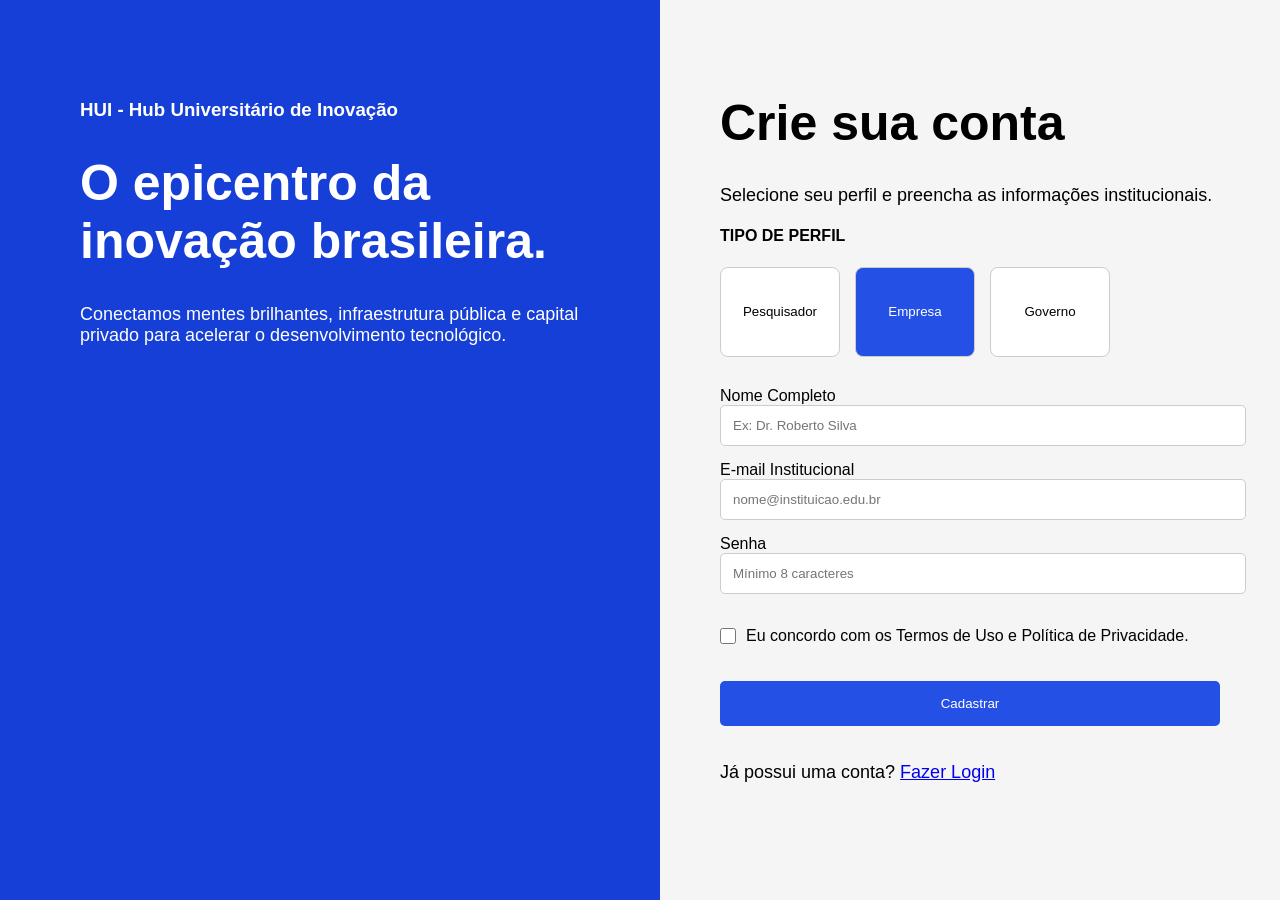
==== index.html @ a7f033f9 "asd" ====
<!DOCTYPE html>
<html lang="pt-br">

<head>
    <meta charset="UTF-8">
    <title>HUI - Cadastro</title>
    <link rel="stylesheet" href="style.css">
</head>

<body>

    <div class="container">

        <div class="esquerda">

            <h3>HUI - Hub Universitário de Inovação</h3>

            <h1>O epicentro da inovação brasileira.</h1>

            <p>
                Conectamos mentes brilhantes, infraestrutura pública e
                capital privado para acelerar o desenvolvimento tecnológico.
            </p>

        </div>

        <div class="direita">

            <h1>Crie sua conta</h1>

            <p>
                Selecione seu perfil e preencha as informações institucionais.
            </p>

            <h4>TIPO DE PERFIL</h4>

            <div class="perfis">

                <button class="perfil">
                    Pesquisador
                </button>

                <button class="perfil ativo">
                    Empresa
                </button>

                <button class="perfil">
                    Governo
                </button>

            </div>

            <form>

                <label>Nome Completo</label><br>
                <input type="text" placeholder="Ex: Dr. Roberto Silva">

                <label>E-mail Institucional</label><br>
                <input type="email" placeholder="nome@instituicao.edu.br">

                <label>Senha</label><br>
                <input type="password" placeholder="Mínimo 8 caracteres">

                <br><br>

               <div class="checkbox-container">
    <input type="checkbox" id="termos">
    <label for="termos">
        Eu concordo com os Termos de Uso e Política de Privacidade.
    </label>
</div>

                <br><br>

                <button class="botao">
                    Cadastrar
                </button>

            </form>

            <br>

            <p>
                Já possui uma conta?
                <a href="#">Fazer Login</a>
            </p>

        </div>

    </div>

</body>

</html>
---- style.css ----
body{
    margin: 0;
    font-family: Arial, sans-serif;
}

.container{
    display: flex;
    height: 100vh;
}

.esquerda{
    width: 50%;
    background-color: #163fd8;
    color: white;
    padding: 80px;
}

.direita{
    width: 50%;
    background-color: #f5f5f5;
    padding: 60px;
}

h1{
    font-size: 50px;
}

p{
    font-size: 18px;
}

.perfis{
    display: flex;
    gap: 15px;
    margin-bottom: 30px;
}

.perfil{
    width: 120px;
    height: 90px;
    border: 1px solid #ccc;
    background-color: white;
    border-radius: 8px;
    cursor: pointer;
}

.perfil.ativo{
    background-color: #2450e6;
    color: white;
}

input{
    width: 100%;
    padding: 12px;
    margin-bottom: 15px;
    border: 1px solid #ccc;
    border-radius: 5px;
}

.botao{
    width: 100%;
    padding: 15px;
    background-color: #2450e6;
    color: white;
    border: none;
    border-radius: 5px;
    cursor: pointer;
}

.botao:hover{
    background-color: #163fd8;
}
.checkbox-container {
    display: flex;
    align-items: center;
    gap: 10px;
}

.checkbox-container input {
    margin: 0;
    width: 16px;
    height: 16px;
    flex-shrink: 0;
}

.checkbox-container label {
    margin: 0;
}
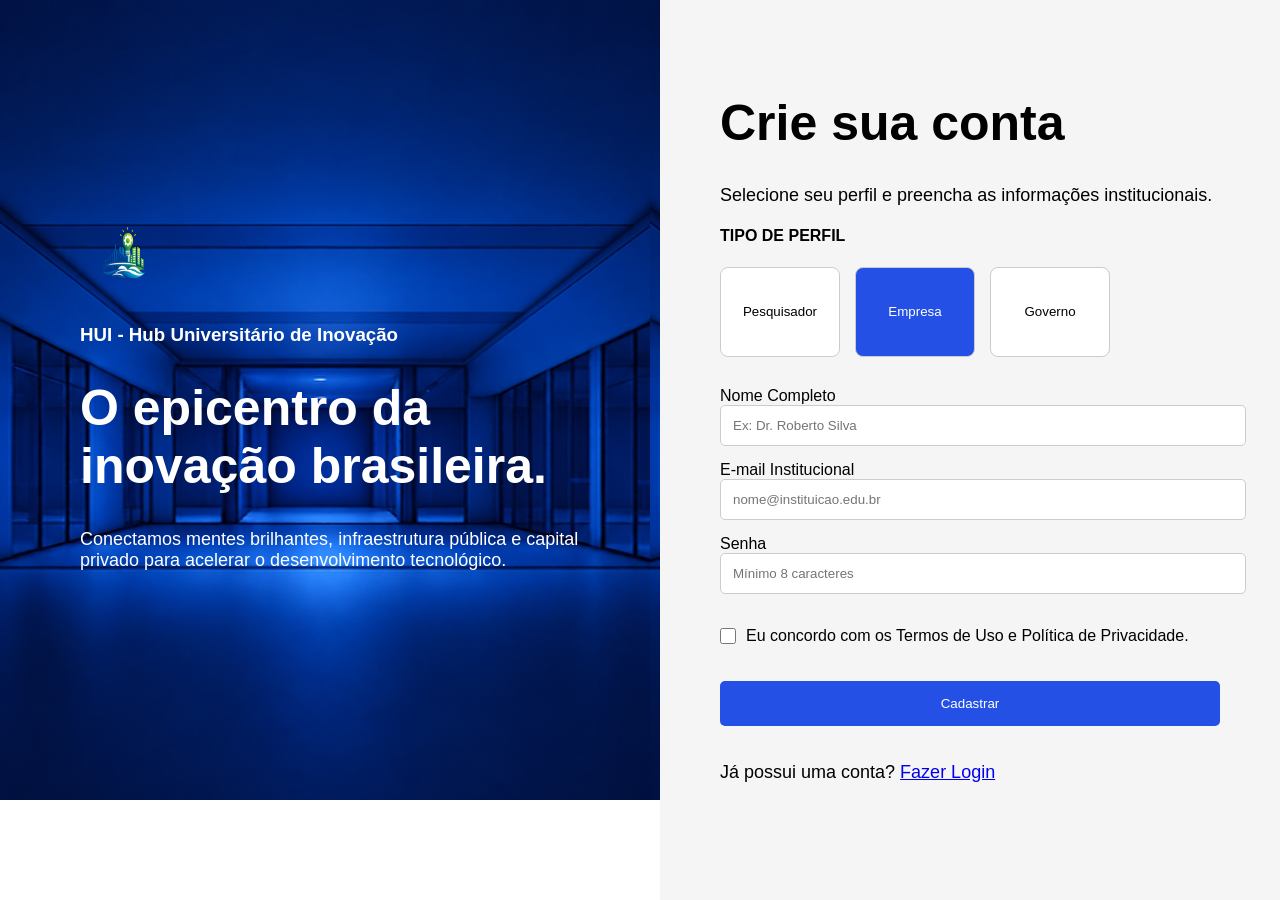
==== commit 0a5d85bc: "melhorias" ====
--- a/index.html
+++ b/index.html
@@ -12,6 +12,7 @@
     <div class="container">
 
         <div class="esquerda">
+        <img src="ChatGPT Image 14 de jun. de 2026, 17_21_41.png" alt="" style: height="90px"; width="90px"; dis>
 
             <h3>HUI - Hub Universitário de Inovação</h3>
 
--- a/style.css
+++ b/style.css
@@ -10,9 +10,11 @@
 
 .esquerda{
     width: 50%;
-    background-color: #163fd8;
+    height: 640px;
     color: white;
-    padding: 80px;
+    padding: 80px 80px;;
+    background-image: url(imagem_650x850.png);
+    align-content: center;
 }
 
 .direita{
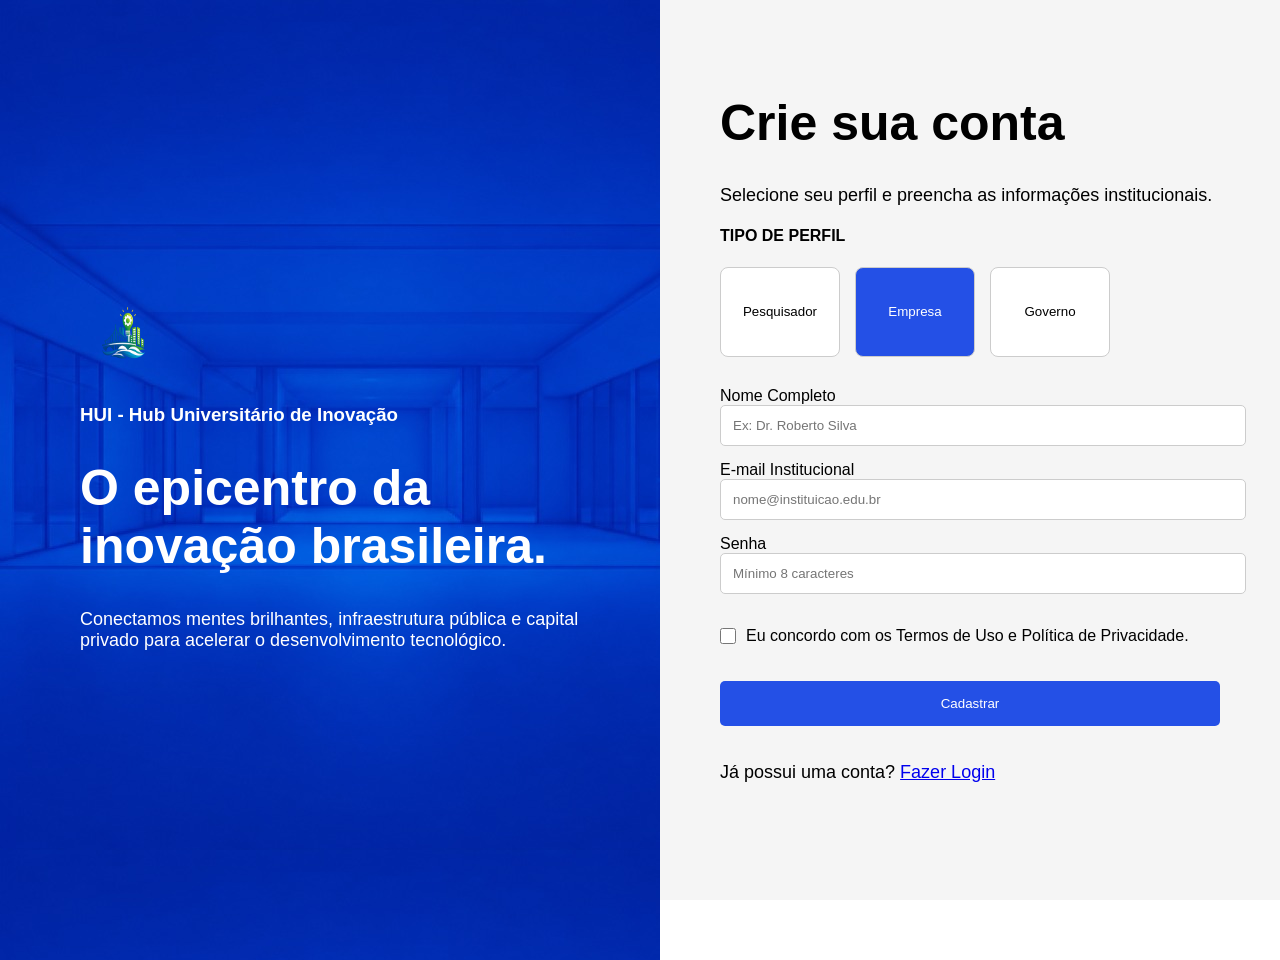
==== commit d93b8895: "Versão revisada" ====
--- a/index.html
+++ b/index.html
@@ -12,7 +12,7 @@
     <div class="container">
 
         <div class="esquerda">
-        <img src="ChatGPT Image 14 de jun. de 2026, 17_21_41.png" alt="" style: height="90px"; width="90px"; dis>
+        <img src="Logo.png" alt="" style: height="90px"; width="90px"; dis>
 
             <h3>HUI - Hub Universitário de Inovação</h3>
 
--- a/style.css
+++ b/style.css
@@ -10,10 +10,10 @@
 
 .esquerda{
     width: 50%;
-    height: 640px;
+    height: 800px;
     color: white;
     padding: 80px 80px;;
-    background-image: url(imagem_650x850.png);
+    background-image: url(WhatsApp\ Image\ 2026-06-14\ at\ 18.22.44.jpeg);
     align-content: center;
 }
 
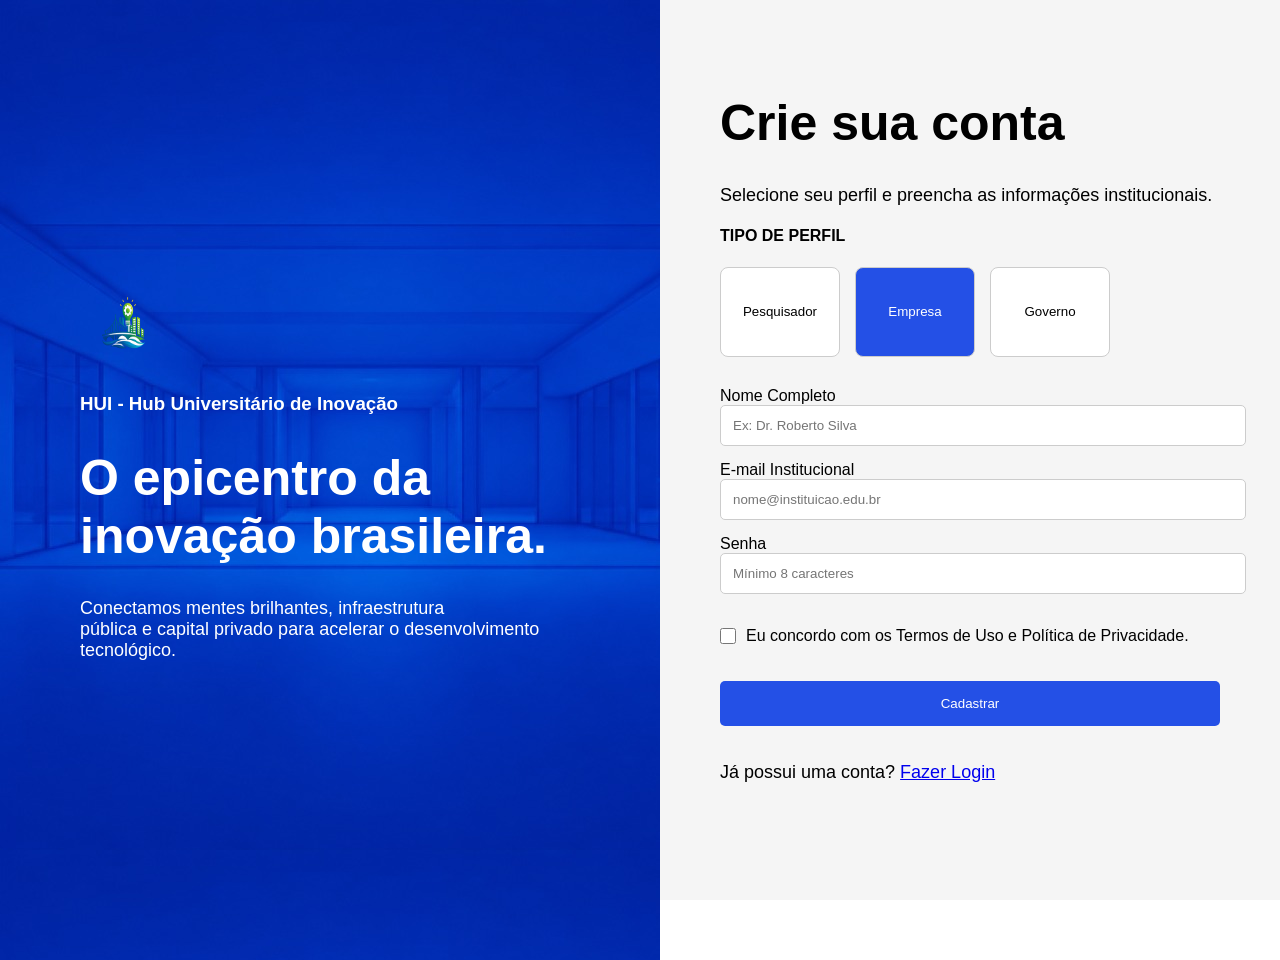
==== commit e0743c89: "Organização (sem logos)" ====
--- a/index.html
+++ b/index.html
@@ -19,8 +19,8 @@
             <h1>O epicentro da inovação brasileira.</h1>
 
             <p>
-                Conectamos mentes brilhantes, infraestrutura pública e
-                capital privado para acelerar o desenvolvimento tecnológico.
+                Conectamos mentes brilhantes, infraestrutura </br>
+                pública e capital privado para acelerar o desenvolvimento tecnológico.
             </p>
 
         </div>
--- a/style.css
+++ b/style.css
@@ -72,6 +72,7 @@
 .botao:hover{
     background-color: #163fd8;
 }
+
 .checkbox-container {
     display: flex;
     align-items: center;
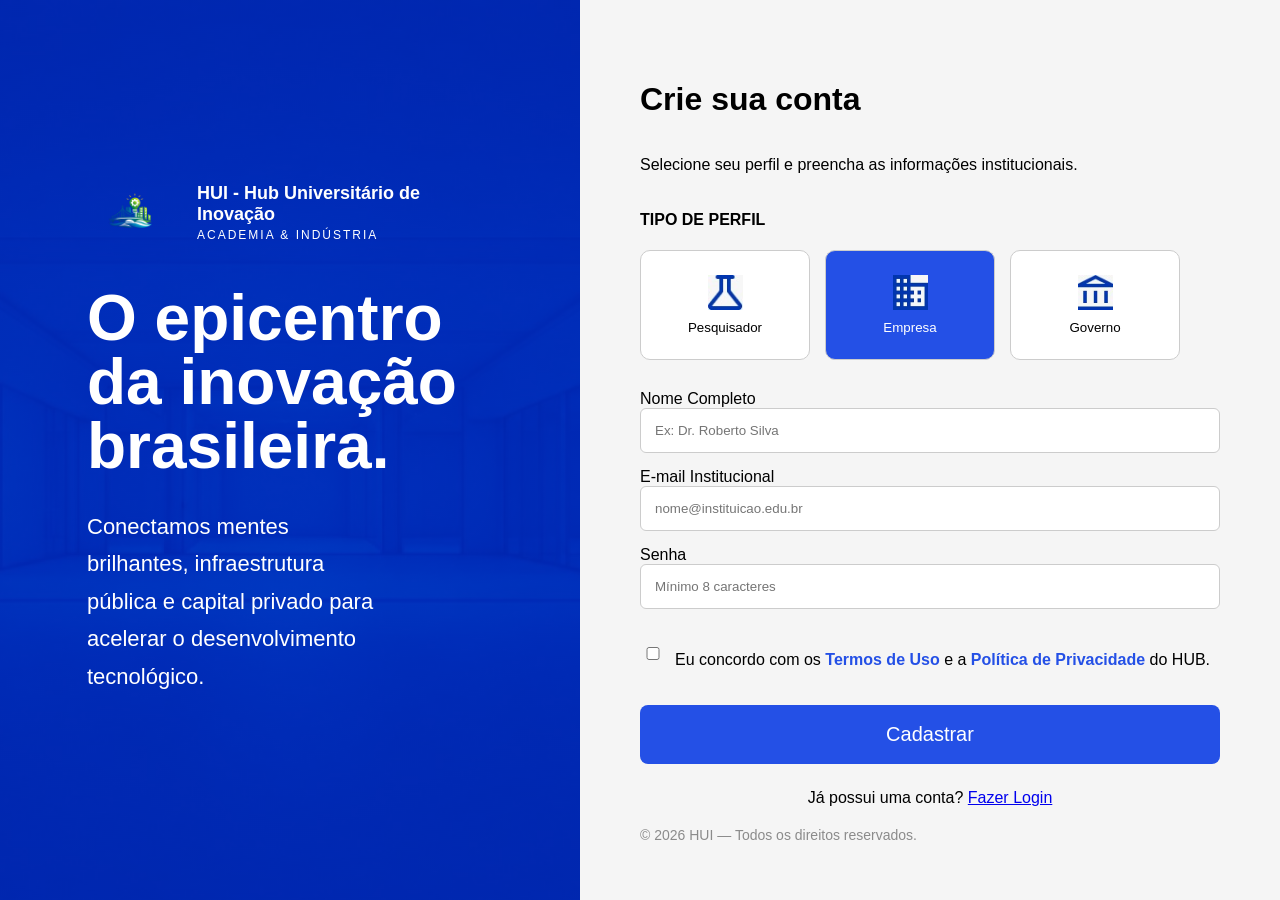
==== commit 41563eaf: "Pending changes exported from your codespace" ====
--- a/index.html
+++ b/index.html
@@ -4,92 +4,154 @@
 <head>
     <meta charset="UTF-8">
     <title>HUI - Cadastro</title>
+
     <link rel="stylesheet" href="style.css">
 </head>
 
 <body>
 
-    <div class="container">
+<div class="container">
 
-        <div class="esquerda">
-        <img src="Logo.png" alt="" style: height="90px"; width="90px"; dis>
+    <!-- LADO ESQUERDO -->
+    <div class="esquerda">
 
-            <h3>HUI - Hub Universitário de Inovação</h3>
+    <div class="conteudo-esquerda">
 
-            <h1>O epicentro da inovação brasileira.</h1>
+        <div class="marca">
 
-            <p>
-                Conectamos mentes brilhantes, infraestrutura </br>
-                pública e capital privado para acelerar o desenvolvimento tecnológico.
-            </p>
+            <img src="Logo.png" class="logo">
+
+            <div>
+
+                <h3>HUI - Hub Universitário de Inovação</h3>
+
+                <span>ACADEMIA & INDÚSTRIA</span>
+
+            </div>
 
         </div>
 
-        <div class="direita">
 
-            <h1>Crie sua conta</h1>
+        <h1>
+            O epicentro da
+            inovação brasileira.
+        </h1>
 
-            <p>
-                Selecione seu perfil e preencha as informações institucionais.
-            </p>
+        <p>
+            Conectamos mentes brilhantes,
+            infraestrutura pública e capital privado
+            para acelerar o desenvolvimento tecnológico.
+        </p>
 
-            <h4>TIPO DE PERFIL</h4>
+    </div>
 
-            <div class="perfis">
-
-                <button class="perfil">
-                    Pesquisador
-                </button>
-
-                <button class="perfil ativo">
-                    Empresa
-                </button>
-
-                <button class="perfil">
-                    Governo
-                </button>
-
-            </div>
-
-            <form>
-
-                <label>Nome Completo</label><br>
-                <input type="text" placeholder="Ex: Dr. Roberto Silva">
-
-                <label>E-mail Institucional</label><br>
-                <input type="email" placeholder="nome@instituicao.edu.br">
-
-                <label>Senha</label><br>
-                <input type="password" placeholder="Mínimo 8 caracteres">
-
-                <br><br>
-
-               <div class="checkbox-container">
-    <input type="checkbox" id="termos">
-    <label for="termos">
-        Eu concordo com os Termos de Uso e Política de Privacidade.
-    </label>
 </div>
 
-                <br><br>
+    <!-- LADO DIREITO -->
+<div class="direita">
 
-                <button class="botao">
-                    Cadastrar
-                </button>
+    <h1>Crie sua conta</h1>
 
-            </form>
+    <p>
+        Selecione seu perfil e preencha as informações institucionais.
+    </p>
 
-            <br>
+    <h4>TIPO DE PERFIL</h4>
 
-            <p>
-                Já possui uma conta?
-                <a href="#">Fazer Login</a>
-            </p>
+    <div class="perfis">
+
+        <button class="perfil">
+            <img src="./imagens/pesquisador.jpeg" class="icone">
+            <span>Pesquisador</span>
+        </button>
+
+        <button class="perfil ativo">
+            <img src="./imagens/empresa.jpeg" class="icone">
+            <span>Empresa</span>
+        </button>
+
+        <button class="perfil">
+            <img src="./imagens/governo.jpeg" class="icone">
+            <span>Governo</span>
+        </button>
+
+    </div>
+
+
+    <form>
+
+        <label>Nome Completo</label>
+
+        <input
+        type="text"
+        placeholder="Ex: Dr. Roberto Silva">
+
+
+        <label>E-mail Institucional</label>
+
+        <input
+        type="email"
+        placeholder="nome@instituicao.edu.br">
+
+
+        <label>Senha</label>
+
+        <input
+        type="password"
+        placeholder="Mínimo 8 caracteres">
+
+
+        <div class="checkbox-container">
+
+            <input
+            type="checkbox"
+            id="termos">
+
+            <label for="termos">
+
+                Eu concordo com os
+
+                <a href="#">
+                    Termos de Uso
+                </a>
+
+                e a
+
+                <a href="#">
+                    Política de Privacidade
+                </a>
+                do HUB.
+            </label>
 
         </div>
 
-    </div>
 
+        <button class="botao">
+
+            Cadastrar
+
+        </button>
+
+    </form>
+
+
+    <p class="login">
+
+        Já possui uma conta?
+
+        <a href="#">
+            Fazer Login
+        </a>
+
+    </p>
+
+
+    <footer>
+
+        © 2026 HUI — Todos os direitos reservados.
+
+</div>
+        
 </body>
 
 </html>
--- a/style.css
+++ b/style.css
@@ -1,91 +1,316 @@
 body{
-    margin: 0;
-    font-family: Arial, sans-serif;
+    margin:0;
+
+    font-family:Arial;
+
 }
 
 .container{
-    display: flex;
-    height: 100vh;
-}
+    display:flex;
+
+    height:100vh;
+}
+
+
+/* LADO ESQUERDO */
 
 .esquerda{
-    width: 50%;
-    height: 800px;
-    color: white;
-    padding: 80px 80px;;
-    background-image: url(WhatsApp\ Image\ 2026-06-14\ at\ 18.22.44.jpeg);
-    align-content: center;
-}
+
+    width:50%;
+
+    height:100vh;
+
+    color:white;
+
+    background-image:
+    linear-gradient(
+        rgba(0,40,180,.75),
+        rgba(0,40,180,.75)
+    ),
+
+    url("./imagens/fundo.jpeg");
+
+    background-size:cover;
+
+    background-position:center;
+
+    display:flex;
+
+    align-items:center;
+
+    justify-content:center;
+
+}
+
+
+.conteudo-esquerda{
+
+    width:70%;
+
+}
+
+
+.marca{
+
+    display:flex;
+
+    align-items:center;
+
+    gap:20px;
+
+    margin-bottom:40px;
+
+}
+
+
+.logo{
+
+    width:90px;
+
+}
+
+
+.marca h3{
+
+    margin:0;
+
+    font-size:18px;
+
+}
+
+
+.marca span{
+
+    font-size:12px;
+
+    letter-spacing:2px;
+
+}
+
+
+.esquerda h1{
+
+    font-size:64px;
+
+    line-height:1;
+
+    margin-bottom:30px;
+
+}
+
+
+.esquerda p{
+
+    width:75%;
+
+    font-size:22px;
+
+    line-height:1.7;
+
+}
+
+/* DIREITA */
 
 .direita{
-    width: 50%;
-    background-color: #f5f5f5;
-    padding: 60px;
-}
-
-h1{
-    font-size: 50px;
-}
-
-p{
-    font-size: 18px;
-}
-
+
+    width:50%;
+
+    background:#f5f5f5;
+
+    padding:60px;
+
+    display:flex;
+
+    flex-direction:column;
+
+}
 .perfis{
-    display: flex;
-    gap: 15px;
-    margin-bottom: 30px;
-}
+
+    display:flex;
+
+    gap:15px;
+
+    margin-bottom:30px;
+
+}
+
+
+
+/* BOTÕES */
 
 .perfil{
-    width: 120px;
-    height: 90px;
-    border: 1px solid #ccc;
-    background-color: white;
-    border-radius: 8px;
-    cursor: pointer;
+
+    width:170px;
+
+    height:110px;
+
+    background:white;
+
+    border:1px solid #ccc;
+
+    border-radius:10px;
+
+    cursor:pointer;
+
+    display:flex;
+
+    flex-direction:column;
+
+    justify-content:center;
+
+    align-items:center;
+
+    gap:10px;
+
+}
+
+.perfil:hover{
+
+    transform:scale(1.02);
+
 }
 
 .perfil.ativo{
-    background-color: #2450e6;
-    color: white;
-}
+
+    background:#2450e6;
+
+    color:white;
+
+}
+
+.icone{
+
+    width:35px;
+
+    height:35px;
+
+}
+
+
+
+/* INPUTS */
 
 input{
-    width: 100%;
-    padding: 12px;
-    margin-bottom: 15px;
-    border: 1px solid #ccc;
-    border-radius: 5px;
-}
+
+    width:100%;
+
+    padding:14px;
+
+    margin-bottom:15px;
+
+    border-radius:6px;
+
+    border:1px solid #ccc;
+
+    box-sizing:border-box;
+
+}
+
+
+
+.checkbox-container{
+
+    display:flex;
+
+    align-items:center;
+
+    gap:10px;
+
+    margin-top:20px;
+
+}
+
+.checkbox-container input{
+
+    width:18px;
+
+}
+
+
+
+/* BOTÃO */
 
 .botao{
-    width: 100%;
-    padding: 15px;
-    background-color: #2450e6;
-    color: white;
-    border: none;
-    border-radius: 5px;
-    cursor: pointer;
+
+    width:100%;
+
+    padding:18px;
+
+    margin-top:30px;
+
+    border:none;
+
+    border-radius:8px;
+
+    background:#2450e6;
+
+    color:white;
+
+    font-size:20px;
+
+    cursor:pointer;
+
 }
 
 .botao:hover{
-    background-color: #163fd8;
-}
-
-.checkbox-container {
-    display: flex;
-    align-items: center;
-    gap: 10px;
-}
-
-.checkbox-container input {
-    margin: 0;
-    width: 16px;
-    height: 16px;
-    flex-shrink: 0;
-}
-
-.checkbox-container label {
-    margin: 0;
+
+    background:#1739b6;
+
+}
+
+
+
+.login{
+
+    text-align:center;
+
+    margin-top:30px;
+
+}
+/* LINKS TERMOS */
+
+.checkbox-container a{
+
+    color:#2450e6;
+
+    text-decoration:none;
+
+    font-weight:600;
+
+}
+
+.checkbox-container a:hover{
+
+    text-decoration:underline;
+
+}
+
+
+
+/* LOGIN */
+
+.login{
+
+    margin-top:25px;
+
+    text-align:center;
+
+}
+
+
+
+/* RODAPÉ */
+
+footer{
+
+    margin-top:auto;
+
+    text-align:left;
+
+    color:#8b8b8b;
+
+    font-size:14px;
+
+    line-height:1.8;
+
 }
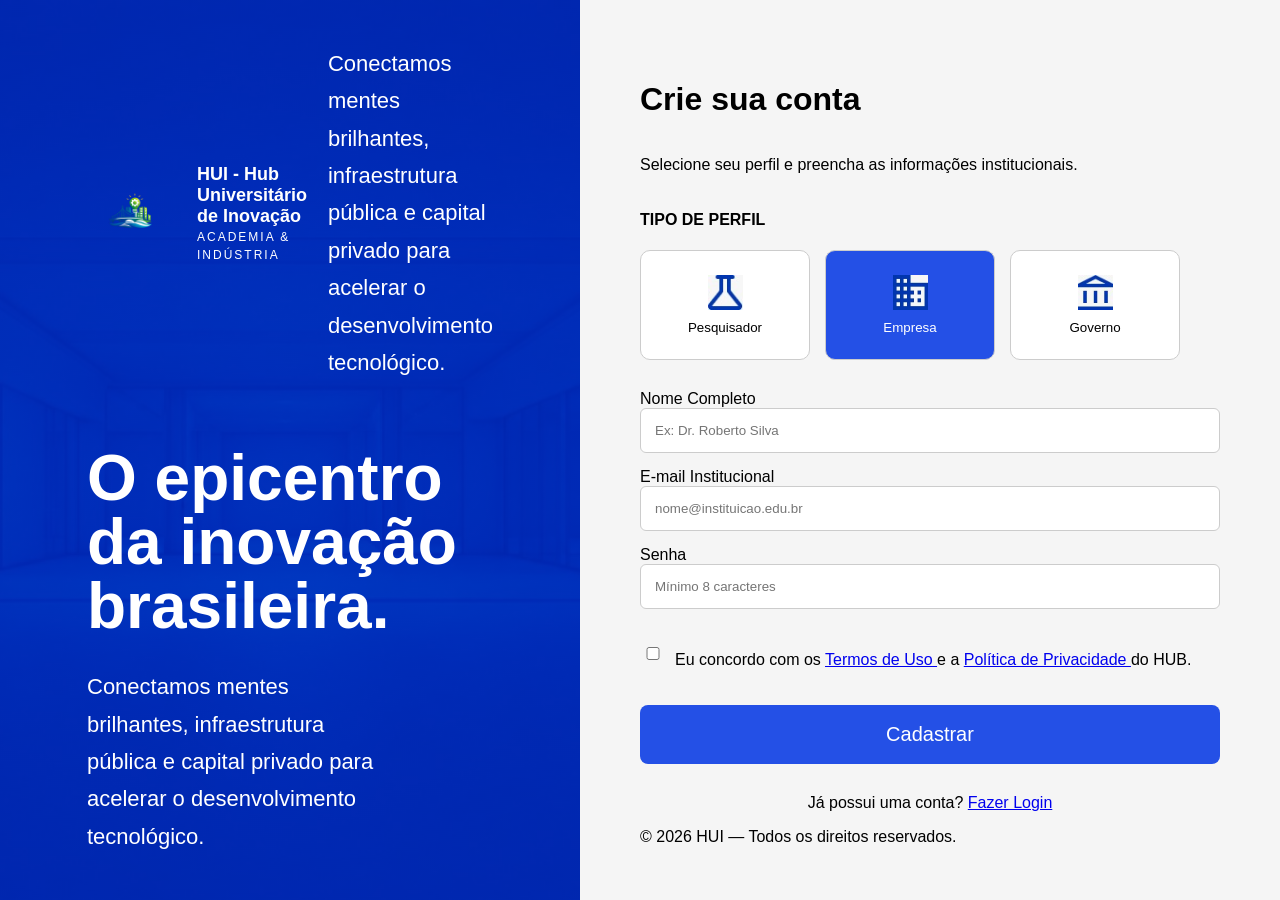
==== commit 911be3ed: "Merge branch 'main' into codespace-turbo-funicular-69j5ggjwgx7x25jvr" ====
--- a/index.html
+++ b/index.html
@@ -28,6 +28,10 @@
                 <span>ACADEMIA & INDÚSTRIA</span>
 
             </div>
+            <p>
+                Conectamos mentes brilhantes, infraestrutura </br>
+                pública e capital privado para acelerar o desenvolvimento tecnológico.
+            </p>
 
         </div>
 
--- a/style.css
+++ b/style.css
@@ -266,6 +266,10 @@
 
     margin-top:30px;
 
+.checkbox-container {
+    display: flex;
+    align-items: center;
+    gap: 10px;
 }
 /* LINKS TERMOS */
 
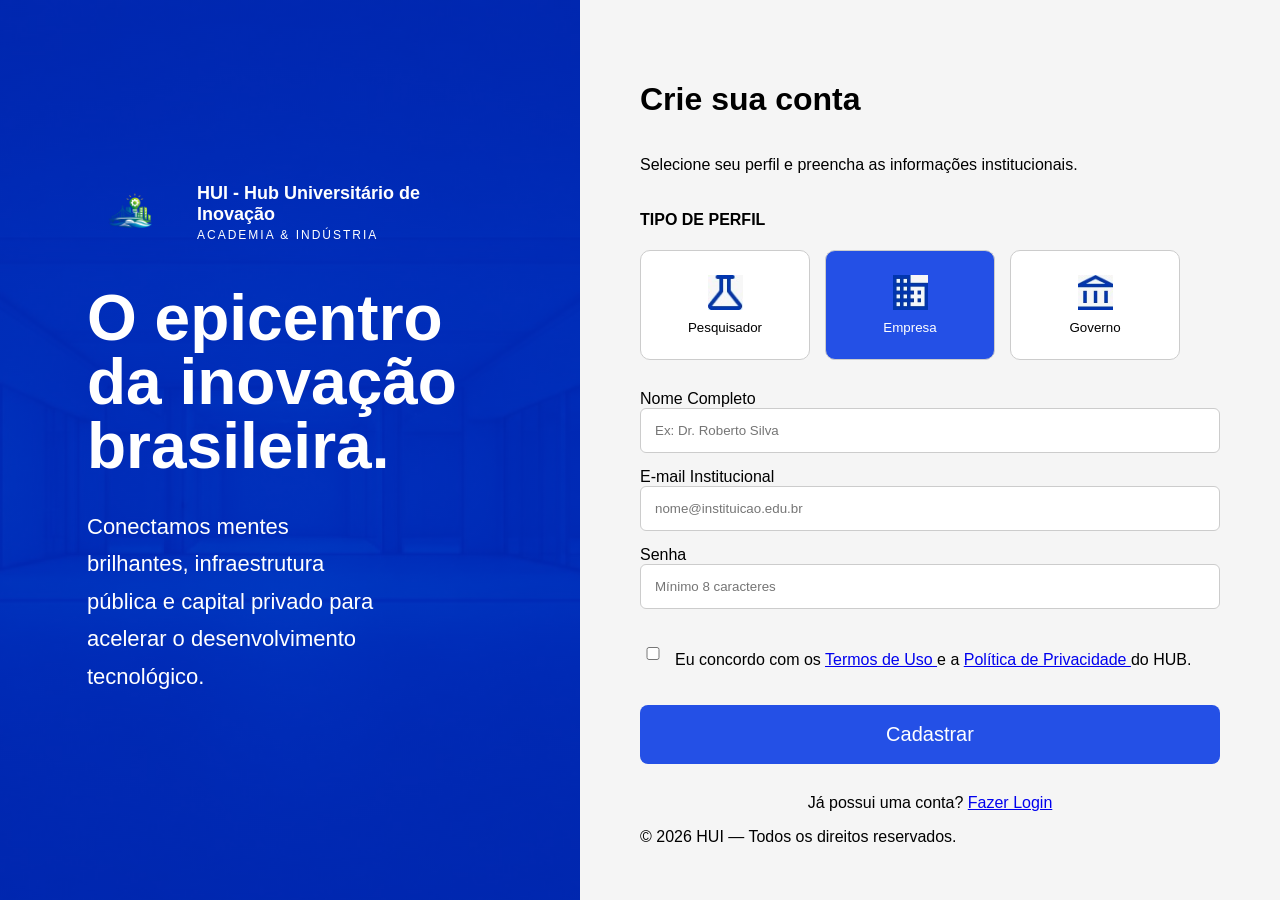
==== commit 6e7d06df: "Update index.html" ====
--- a/index.html
+++ b/index.html
@@ -28,11 +28,6 @@
                 <span>ACADEMIA & INDÚSTRIA</span>
 
             </div>
-            <p>
-                Conectamos mentes brilhantes, infraestrutura </br>
-                pública e capital privado para acelerar o desenvolvimento tecnológico.
-            </p>
-
         </div>
 
 
@@ -158,4 +153,4 @@
         
 </body>
 
-</html>+</html>
